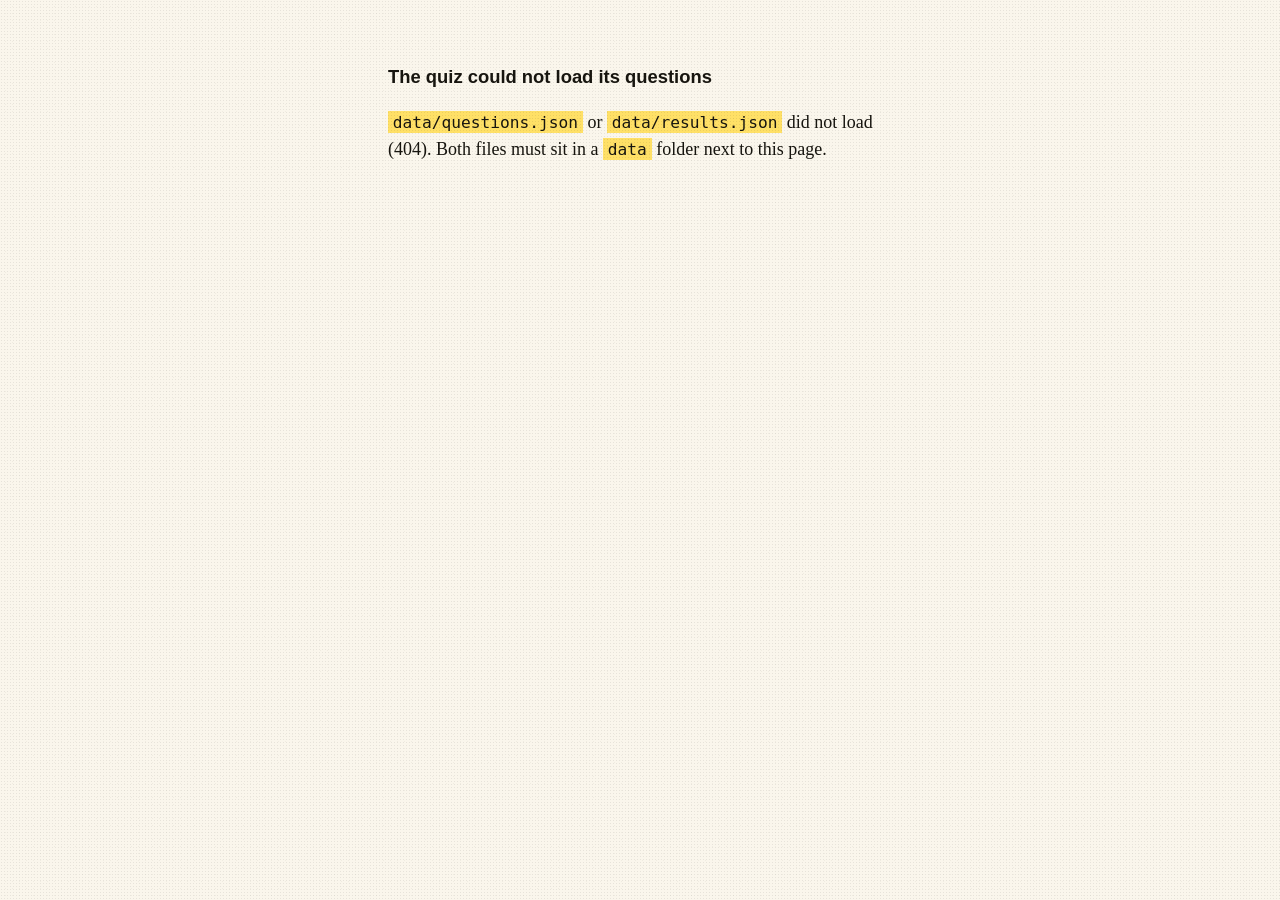
==== quiz/index.html @ 4fb0caef "Add the quiz page, engine and magazine styling quiz.js holds mechanics only: scoring, cell resolutio" ====
<!DOCTYPE html>
<html lang="en">
<head>
<meta charset="UTF-8">
<meta name="viewport" content="width=device-width, initial-scale=1">
<title>Is Your AI Good For You?</title>
<meta name="description" content="A quiz that takes how you actually use an AI tool and tells you which friendship role you have handed to it — and whether anyone has studied young people doing the same thing.">
<meta name="color-scheme" content="light">
<link rel="stylesheet" href="styles.css">
<link rel="icon" href="data:image/svg+xml,<svg xmlns='http://www.w3.org/2000/svg' viewBox='0 0 32 32'><text y='26' font-size='26'>📎</text></svg>">
</head>
<body>
<a class="skip" href="#main">Skip to the quiz</a>

<!-- decorative newsprint grain + halftone; no images, nothing to caption -->
<div class="grain" aria-hidden="true"></div>

<div id="loading" class="loading">
  <p>Loading the questions…</p>
</div>

<div id="app" class="page" hidden>

  <!-- ============ MASTHEAD ============ -->
  <header class="masthead">
    <p id="kicker" class="kicker"></p>
    <p id="burst" class="burst" aria-hidden="true"></p>
    <h1 id="title" class="title"></h1>
    <p id="deck" class="deck"></p>
    <p id="byline" class="byline"></p>
  </header>

  <main id="main" tabindex="-1">

    <!-- ============ INTRO ============ -->
    <section id="screen-intro" class="screen" aria-labelledby="introh">
      <h2 id="introh" class="sr-only">Before you start</h2>

      <blockquote id="pullquote" class="pull"></blockquote>

      <div class="cols">
        <p><strong>How it works.</strong> Eighteen questions, three answers each. Pick the one that's actually true, not the one that sounds best — no answer here is the wrong answer, and nothing is being scored as good or bad behaviour.</p>
        <p><strong>What you get.</strong> Two numbers, a spot on a grid, and the name of the friendship role your habits most resemble. Then the part that matters: whether researchers have ever studied young people using AI that way. For some of the roles on this page, the honest answer is no.</p>
        <p><strong>What this is not.</strong> Not a diagnosis, not a personality type, not a verdict on you. It describes a pattern of use, and patterns change.</p>
      </div>

      <div id="resumebox" class="resume" hidden>
        <p id="resumemsg"></p>
        <div class="btnrow">
          <button type="button" class="btn" id="resumebtn" data-act="resume">Pick up where I left off</button>
          <button type="button" class="btn ghost" data-act="startover">Start over</button>
        </div>
      </div>

      <div id="introcta" class="startwrap">
        <button type="button" class="btn big" id="startbtn" data-act="start"></button>
        <p id="timeest" class="fineprint"></p>
      </div>
    </section>

    <!-- ============ QUESTIONS ============ -->
    <section id="screen-quiz" class="screen" aria-labelledby="qheading" hidden>
      <h2 id="qheading" class="sr-only">Question</h2>

      <p id="jumpnote" class="jumpnote" hidden></p>

      <div class="progwrap">
        <div class="progtrack" id="progtrack" role="progressbar" aria-label="Quiz progress" aria-valuemin="0" aria-valuemax="18" aria-valuenow="0">
          <div class="progfill" id="progfill"></div>
        </div>
        <p class="progtxt" id="progtxt"></p>
      </div>

      <div id="qbody"></div>

      <div class="navrow">
        <button type="button" class="btn ghost" id="backbtn" data-act="back">← Back</button>
        <button type="button" class="btn" id="nextbtn" data-act="next" disabled>Next →</button>
      </div>

      <p class="resetrow">
        <button type="button" class="linkish" data-act="confirmreset">start over</button>
      </p>
    </section>

    <!-- ============ RESULT ============ -->
    <section id="screen-result" class="screen" aria-labelledby="rolename" hidden>

      <p id="sharednote" class="sharednote" hidden>
        You're looking at a result someone shared with you. Nothing here is counted or recorded.
        <button type="button" class="linkish" data-act="startover">Take it yourself</button>
      </p>

      <p class="resultkicker">your result</p>
      <h2 id="rolename" class="rolename" tabindex="-1"></h2>
      <p id="roletag" class="roletag"></p>

      <div id="rolebody" class="rolebody cols"></div>

      <!-- banded score panel -->
      <div class="scorepanel">
        <p class="sptitle">your score</p>
        <p class="spband" id="bandname"></p>
        <div class="spmeter" role="meter" aria-label="Function depth out of 100" aria-valuemin="0" aria-valuemax="100" aria-valuenow="0">
          <div class="spfill" id="bandmeter"></div>
        </div>
        <p class="spblurb" id="bandblurb"></p>
      </div>

      <!-- two-axis grid -->
      <div class="gridwrap">
        <p class="gridtitle" id="gridtitle">Where that puts you</p>
        <p class="axisnote" id="axisnote-x"></p>
        <p class="axisnote" id="axisnote-y"></p>
        <div class="grid" id="grid" role="img" aria-label="Your position on the companion index grid">
          <span class="gx" aria-hidden="true"></span>
          <span class="gy" aria-hidden="true"></span>
          <span class="glabel gl-left" id="gl-xlow" aria-hidden="true"></span>
          <span class="glabel gl-right" id="gl-xhigh" aria-hidden="true"></span>
          <span class="glabel gl-bottom" id="gl-ylow" aria-hidden="true"></span>
          <span class="glabel gl-top" id="gl-yhigh" aria-hidden="true"></span>
          <span class="pin" id="pin" aria-hidden="true">📍</span>
        </div>
        <p class="coords" id="coords"></p>
      </div>

      <!-- evidence flag -->
      <div class="evbox">
        <p class="evstatus" id="evstatus"></p>
        <p class="evlead" id="evlead"></p>
      </div>

      <!-- the receipts: plain type, collapsed, no magazine voice -->
      <details class="receiptsbox">
        <summary id="receiptssummary">📎 the receipts</summary>
        <div class="receipts" id="receipts"></div>
      </details>

      <!-- badges -->
      <h3 class="badgeh">Badges you picked up</h3>
      <ul class="badges" id="badges"></ul>

      <!-- what to do with this -->
      <div class="whatnext">
        <p class="wnh">what to do with this</p>
        <p id="whatnext"></p>
        <p id="caregap" class="carenote" hidden></p>
      </div>

      <!-- share -->
      <div class="sharebox">
        <p class="shareh">Send it to someone</p>
        <p class="sharecode" id="sharecode"></p>
        <div class="btnrow">
          <button type="button" class="btn ghost" id="copylinkbtn" data-act="copylink">Copy link</button>
          <button type="button" class="btn ghost" id="copycodebtn" data-act="copycode">Copy code</button>
          <button type="button" class="btn ghost" id="nativesharebtn" data-act="nativeshare" hidden>Share…</button>
        </div>
        <p class="fineprint">The whole result is packed into the link itself. Opening one shows that exact result and records nothing.</p>
      </div>

      <div class="startwrap">
        <button type="button" class="btn big" id="retakebtn" data-act="startover"></button>
      </div>
    </section>

  </main>

  <footer class="foot">
    <p class="pagenum"><span id="pagenum"></span></p>
    <p id="footerslug" class="slug"></p>
    <p class="footnote">
      No accounts. No analytics. No network requests. Nothing you answer leaves this device —
      your progress is kept in your own browser's storage and you can wipe it with the start-over button.
    </p>
    <p class="footnote">
      Built from <em>What Is an "AI Companion"? The definitional problem</em> (Oliver, working draft, August 2026,
      Berkman Klein Center), included in this repository at <code>research/companion-ai-research-index.html</code>.
      Quiz format owes its two-axis grid, share codes and persona debug panel to
      <a href="https://jackcushman.org/apps/triad-quiz/">Jack Cushman's AI Alignment Love Match</a>.
    </p>
    <p class="footnote">
      <button type="button" class="linkish" id="sparklebtn" data-act="sparkles" aria-pressed="false">✨ Sparkles off</button>
    </p>
  </footer>
</div>

<!-- ============ DEBUG ============ -->
<button type="button" class="dbgfab" id="dbgfab" data-act="dbgopen" hidden>persona check</button>
<div class="dbg" id="debugoverlay" role="dialog" aria-modal="true" aria-labelledby="dbgh" hidden>
  <div class="dbgcard">
    <button type="button" class="dbgclose" id="dbgclose" data-act="dbgclose" aria-label="Close the persona panel">✕</button>
    <h2 id="dbgh">Persona check</h2>
    <p class="dbgnote">Where each archetype lands under the weights currently in <code>data/questions.json</code>. Nothing here touches saved progress.</p>
    <div class="grid dbggrid" id="debuggrid">
      <span class="gx" aria-hidden="true"></span>
      <span class="gy" aria-hidden="true"></span>
    </div>
    <table class="dbgtable">
      <thead>
        <tr><th scope="col">Persona</th><th scope="col">X</th><th scope="col">Y</th><th scope="col">Flag</th><th scope="col">Cell</th><th scope="col"></th></tr>
      </thead>
      <tbody id="dbgrows"></tbody>
    </table>
  </div>
</div>

<script src="quiz.js"></script>
</body>
</html>
---- quiz/styles.css ----
/* ============================================================
   IS YOUR AI GOOD FOR YOU?  —  styles
   Mobile-first. Loud on purpose, legible first.

   Colour rule used throughout: the bright neons are display and
   fill colours only. Anything at body-text size uses the darkened
   variants (--pink-ink, --lime-ink, --cyan-ink), which clear WCAG
   AA against the newsprint background. No webfonts — everything
   is a system stack, so the page has zero network requests.
   ============================================================ */

:root {
  /* fills and display */
  --pink: #ff2d8f;
  --pink-soft: #ffd9e8;
  --lime: #b4e33d;
  --lime-soft: #e8f7c2;
  --cyan: #00b3d1;
  --cyan-soft: #d3f2f8;
  --butter: #ffe066;

  /* AA-safe text variants */
  --pink-ink: #c2185b;
  --lime-ink: #5e8c00;
  --cyan-ink: #006b7d;

  --ink: #17150f;
  --ink-soft: #4a463c;
  --paper: #faf6ec;
  --paper-2: #fffdf7;
  --rule: #17150f;

  --display: Impact, Haettenschweiler, "Arial Black", "Arial Narrow Bold",
             "Helvetica Neue", Helvetica, Arial, sans-serif;
  --script: "Brush Script MT", "Snell Roundhand", "Savoye LET", "Bradley Hand",
            "Segoe Script", "Comic Sans MS", cursive;
  --body: "Helvetica Neue", Helvetica, Arial, sans-serif;
  --serif: Georgia, "Times New Roman", serif;
}

* { box-sizing: border-box; }

html { -webkit-text-size-adjust: 100%; }

body {
  margin: 0;
  padding: 0;
  background: var(--paper);
  color: var(--ink);
  font-family: var(--body);
  font-size: 17px;
  line-height: 1.5;
}

/* newsprint grain + halftone dots, purely decorative */
.grain {
  position: fixed;
  inset: 0;
  pointer-events: none;
  z-index: 1;
  opacity: 0.5;
  background-image:
    radial-gradient(rgba(23, 21, 15, 0.16) 0.5px, transparent 0.6px),
    radial-gradient(rgba(23, 21, 15, 0.09) 0.5px, transparent 0.6px);
  background-size: 3px 3px, 7px 7px;
  background-position: 0 0, 2px 3px;
}

.page {
  position: relative;
  z-index: 2;
  max-width: 62rem;
  margin: 0 auto;
  padding: 0.75rem 1rem 3rem;
}

.loading {
  padding: 3rem 1.25rem;
  font-family: var(--serif);
  max-width: 34rem;
  margin: 0 auto;
}
.loading h2 { font-family: var(--body); font-size: 1.15rem; }
.loading code {
  font-size: 0.9em;
  background: var(--butter);
  padding: 0.1em 0.3em;
}

.skip {
  position: absolute;
  left: 0.5rem;
  top: 0.5rem;
  z-index: 99;
  transform: translateY(-200%);
  background: var(--ink);
  color: #fff;
  padding: 0.6rem 0.9rem;
  font-weight: bold;
}
.skip:focus { transform: translateY(0); }

.sr-only {
  position: absolute;
  width: 1px; height: 1px;
  padding: 0; margin: -1px;
  overflow: hidden;
  clip: rect(0 0 0 0);
  white-space: nowrap;
  border: 0;
}

/* visible focus everywhere, no exceptions */
a:focus-visible,
button:focus-visible,
summary:focus-visible,
input:focus-visible + label,
[tabindex]:focus-visible {
  outline: 4px solid var(--cyan);
  outline-offset: 2px;
}

/* ============================================================
   MASTHEAD
   ============================================================ */
.masthead {
  border-bottom: 4px solid var(--rule);
  padding-bottom: 0.75rem;
  margin-bottom: 1.25rem;
  position: relative;
}

.kicker {
  font-family: var(--serif);
  font-weight: bold;
  font-size: 1.35rem;
  margin: 0 0 0.15rem;
  letter-spacing: -0.01em;
}

.burst {
  position: absolute;
  right: 0;
  top: 0.25rem;
  margin: 0;
  background: var(--butter);
  border: 3px solid var(--ink);
  color: var(--ink);
  font-weight: bold;
  font-size: 0.7rem;
  padding: 0.35rem 0.6rem;
  transform: rotate(6deg);
  letter-spacing: 0.06em;
}

.title {
  margin: 0 0 0.5rem;
  line-height: 0.92;
  font-weight: normal;
  /* the words are separate spans so each can carry its own weight,
     size and colour, the way a magazine title block does */
}
.title .tw { display: inline-block; }
.title .thin {
  font-family: var(--body);
  font-weight: 300;
  font-size: 2rem;
  color: var(--ink);
  letter-spacing: -0.02em;
}
.title .fat-lime {
  font-family: var(--display);
  font-weight: 900;
  font-size: 3.9rem;
  color: var(--lime-ink);
  letter-spacing: -0.03em;
}
.title .script-pink {
  font-family: var(--script);
  font-style: italic;
  font-size: 4.2rem;
  color: var(--pink-ink);
  transform: rotate(-3deg);
  padding: 0 0.1em;
}
.title .fat-black {
  font-family: var(--display);
  font-weight: 900;
  font-size: 3.6rem;
  color: var(--ink);
  letter-spacing: -0.03em;
}
.title .big-cyan {
  font-family: var(--display);
  font-weight: 900;
  font-size: 4.4rem;
  color: var(--cyan-ink);
  vertical-align: -0.08em;
}

.deck {
  font-family: var(--serif);
  font-size: 1.05rem;
  line-height: 1.35;
  margin: 0.5rem 0 0.4rem;
  max-width: 32rem;
}

.byline {
  font-family: var(--body);
  font-size: 0.68rem;
  letter-spacing: 0.14em;
  font-weight: bold;
  color: var(--ink-soft);
  margin: 0;
}

/* ============================================================
   SHARED BITS
   ============================================================ */
.btn {
  font-family: var(--body);
  font-weight: bold;
  font-size: 1rem;
  color: #fff;
  background: var(--pink-ink);
  border: 3px solid var(--ink);
  padding: 0.75rem 1.4rem;
  cursor: pointer;
  box-shadow: 4px 4px 0 var(--ink);
}
.btn:hover { background: var(--pink); color: var(--ink); }
.btn:active { box-shadow: 1px 1px 0 var(--ink); transform: translate(3px, 3px); }
.btn.big { font-size: 1.2rem; padding: 0.9rem 2rem; width: 100%; }
.btn.ghost { background: var(--paper-2); color: var(--ink); }
.btn.ghost:hover { background: var(--butter); }
.btn:disabled { opacity: 0.4; cursor: not-allowed; box-shadow: 4px 4px 0 var(--ink-soft); }
.btn[hidden] { display: none; }

.linkish {
  background: none;
  border: 0;
  padding: 0;
  font: inherit;
  color: var(--pink-ink);
  font-weight: bold;
  text-decoration: underline;
  cursor: pointer;
}

.btnrow { display: flex; flex-wrap: wrap; gap: 0.6rem; }

.startwrap { margin: 1.5rem 0 0.5rem; }
.fineprint {
  font-size: 0.8rem;
  color: var(--ink-soft);
  margin: 0.6rem 0 0;
}

/* ragged multi-column text: one column on phones */
.cols p { margin: 0 0 0.8rem; }
.cols { text-align: left; }

.pull {
  margin: 0 0 1.25rem;
  padding: 1rem 1.1rem;
  background: var(--cyan-soft);
  border-left: 8px solid var(--cyan-ink);
  font-family: var(--serif);
  font-size: 1.15rem;
  line-height: 1.35;
  font-style: italic;
}

.resume {
  margin: 1.25rem 0;
  padding: 1rem;
  background: var(--butter);
  border: 3px solid var(--ink);
}
.resume p { margin: 0 0 0.75rem; }

/* ============================================================
   QUESTIONS
   ============================================================ */
.progwrap { margin: 0 0 1.5rem; }
.progtrack {
  height: 1.1rem;
  border: 3px solid var(--ink);
  background: var(--paper-2);
  overflow: hidden;
}
.progfill {
  height: 100%;
  width: 0;
  background: repeating-linear-gradient(45deg, var(--lime) 0 8px, var(--cyan) 8px 16px);
  transition: width 0.3s ease;
}
.progtxt {
  font-size: 0.75rem;
  font-weight: bold;
  letter-spacing: 0.1em;
  text-transform: uppercase;
  color: var(--ink-soft);
  margin: 0.4rem 0 0;
}

.jumpnote {
  background: var(--butter);
  border: 3px solid var(--ink);
  padding: 0.7rem 0.9rem;
  font-size: 0.9rem;
  margin: 0 0 1rem;
}

/* the oversized numeral, offset out of the text block */
.qnum {
  font-family: var(--display);
  font-weight: 900;
  font-size: 4.5rem;
  line-height: 0.8;
  color: var(--pink);
  -webkit-text-stroke: 2px var(--ink);
  margin: 0 0 0.2rem -0.1rem;
}

.qfield { border: 0; padding: 0; margin: 0; }
.qtext {
  font-family: var(--body);
  font-weight: bold;
  font-size: 1.4rem;
  line-height: 1.2;
  padding: 0;
  margin: 0 0 1.1rem;
  max-width: 30rem;
}

.opts { display: flex; flex-direction: column; gap: 0.6rem; }

.opt { position: relative; }
.opt input {
  position: absolute;
  opacity: 0;
  width: 1px;
  height: 1px;
}
.opt label {
  display: flex;
  align-items: flex-start;
  gap: 0.6rem;
  padding: 0.8rem 0.9rem;
  background: var(--paper-2);
  border: 3px solid var(--ink);
  cursor: pointer;
  line-height: 1.35;
}
.opt label:hover { background: var(--lime-soft); }
/* the literal empty checkbox */
.opt .box {
  flex: 0 0 auto;
  width: 1.15rem;
  height: 1.15rem;
  border: 3px solid var(--ink);
  background: #fff;
  margin-top: 0.1rem;
}
.opt .ltr { font-weight: bold; }
.opt.sel label { background: var(--pink-soft); box-shadow: 4px 4px 0 var(--ink); }
.opt.sel .box { background: var(--pink-ink); box-shadow: inset 0 0 0 2px #fff; }

.navrow {
  display: flex;
  justify-content: space-between;
  gap: 0.6rem;
  margin-top: 1.5rem;
}
.navrow .btn { flex: 1 1 auto; }
.resetrow { text-align: center; font-size: 0.8rem; margin: 1.25rem 0 0; }

/* ============================================================
   RESULT
   ============================================================ */
.sharednote {
  background: var(--cyan-soft);
  border: 3px solid var(--cyan-ink);
  padding: 0.7rem 0.9rem;
  font-size: 0.9rem;
  margin: 0 0 1rem;
}

.resultkicker {
  font-family: var(--body);
  font-size: 0.7rem;
  letter-spacing: 0.16em;
  text-transform: uppercase;
  font-weight: bold;
  color: var(--ink-soft);
  margin: 0;
}
.rolename {
  font-family: var(--display);
  font-weight: 900;
  font-size: 2.6rem;
  line-height: 0.95;
  color: var(--pink-ink);
  margin: 0.2rem 0 0.3rem;
  text-transform: uppercase;
}
.rolename:focus { outline: none; }
.roletag {
  font-family: var(--serif);
  font-style: italic;
  font-size: 0.95rem;
  color: var(--ink-soft);
  margin: 0 0 1rem;
  border-bottom: 3px solid var(--ink);
  padding-bottom: 0.6rem;
}
.rolebody { margin-bottom: 1.5rem; }

/* pink score panel with banded ranges */
.scorepanel {
  background: var(--pink-soft);
  border: 3px solid var(--ink);
  box-shadow: 6px 6px 0 var(--pink);
  padding: 1rem;
  margin: 0 0 1.75rem;
}
.sptitle {
  font-family: var(--script);
  font-style: italic;
  font-size: 2rem;
  color: var(--pink-ink);
  margin: 0 0 0.1rem;
  line-height: 1;
}
.spband {
  font-family: var(--display);
  font-weight: 900;
  font-size: 1.7rem;
  margin: 0 0 0.5rem;
  text-transform: uppercase;
  line-height: 1;
}
.spmeter {
  height: 1rem;
  border: 3px solid var(--ink);
  background: #fff;
  overflow: hidden;
}
.spfill { height: 100%; width: 0; background: var(--pink-ink); }
.spblurb { margin: 0.6rem 0 0; font-size: 0.95rem; }

/* two-axis grid */
.gridwrap { margin: 0 0 1.75rem; }
.gridtitle {
  font-family: var(--display);
  font-weight: 900;
  font-size: 1.5rem;
  text-transform: uppercase;
  margin: 0 0 0.4rem;
}
.axisnote {
  font-size: 0.8rem;
  color: var(--ink-soft);
  margin: 0 0 0.2rem;
}
.grid {
  position: relative;
  width: 100%;
  max-width: 27rem;
  aspect-ratio: 1 / 1;
  border: 4px solid var(--ink);
  background:
    linear-gradient(to top, rgba(0, 179, 209, 0.14), rgba(255, 45, 143, 0.14)),
    var(--paper-2);
  margin: 0.7rem 0;
}
.grid .gx, .grid .gy { position: absolute; background: var(--ink); opacity: 0.35; }
.grid .gx { left: 0; right: 0; top: 50%; height: 2px; }
.grid .gy { top: 0; bottom: 0; left: 50%; width: 2px; }
.glabel {
  position: absolute;
  font-size: 0.62rem;
  font-weight: bold;
  letter-spacing: 0.06em;
  text-transform: uppercase;
  background: var(--paper);
  padding: 0.1rem 0.25rem;
  color: var(--ink);
}
.gl-left { left: 0.3rem; top: 50%; transform: translateY(-50%); }
.gl-right { right: 0.3rem; top: 50%; transform: translateY(-50%); }
.gl-bottom { bottom: 0.3rem; left: 50%; transform: translateX(-50%); }
.gl-top { top: 0.3rem; left: 50%; transform: translateX(-50%); }
.pin {
  position: absolute;
  font-size: 1.7rem;
  line-height: 1;
  transform: translate(-50%, -50%);
  filter: drop-shadow(0 2px 2px rgba(0, 0, 0, 0.35));
}
.coords { font-size: 0.85rem; margin: 0.3rem 0 0; }

/* evidence flag */
.evbox {
  border: 3px solid var(--ink);
  padding: 0.9rem 1rem;
  margin: 0 0 0.75rem;
  background: var(--paper-2);
}
.evstatus {
  font-family: var(--display);
  font-weight: 900;
  font-size: 1.5rem;
  text-transform: uppercase;
  margin: 0 0 0.3rem;
  line-height: 1;
}
.evstatus.ev-documented { color: var(--lime-ink); }
.evstatus.ev-thin { color: #a35c00; }
.evstatus.ev-unstudied { color: var(--pink-ink); }
.evlead { margin: 0; font-size: 0.98rem; }

/* ---------- the receipts: plain type, no magazine voice ---------- */
.receiptsbox {
  border: 2px solid var(--ink-soft);
  background: #fff;
  margin: 0 0 1.75rem;
}
.receiptsbox summary {
  cursor: pointer;
  padding: 0.7rem 0.9rem;
  font-family: var(--body);
  font-weight: bold;
  font-size: 0.95rem;
  list-style: none;
}
.receiptsbox summary::-webkit-details-marker { display: none; }
.receiptsbox summary::after { content: " +"; float: right; }
.receiptsbox[open] summary::after { content: " −"; }
.receipts {
  border-top: 1px solid #ccc;
  padding: 0.9rem;
  font-family: var(--serif);
  font-size: 0.88rem;
  line-height: 1.5;
  color: #24211a;
}
.receipts .rlead { margin: 0 0 0.9rem; font-weight: bold; }
.receipts .rlist { list-style: none; margin: 0; padding: 0; }
.receipts .ritem {
  margin: 0 0 1.1rem;
  padding-bottom: 0.9rem;
  border-bottom: 1px dotted #bbb;
}
.receipts p { margin: 0 0 0.35rem; }
.receipts .rtitle { font-style: italic; }
.receipts .rmeta { font-size: 0.83rem; color: #4a463c; }
.receipts .rlabel {
  font-family: var(--body);
  font-size: 0.7rem;
  letter-spacing: 0.08em;
  text-transform: uppercase;
  font-weight: bold;
  color: #6b6555;
}
.receipts .rwarn { color: #8a3a1e; }
.receipts .rnone { background: #f4f1e6; padding: 0.7rem 0.8rem; margin-bottom: 0.9rem; }
.receipts .rgap { margin-top: 0.6rem; }
.receipts .rtax, .receipts .rsrc {
  font-size: 0.8rem;
  color: #4a463c;
  border-top: 1px solid #ddd;
  padding-top: 0.6rem;
  margin-top: 0.8rem;
}
.receipts code { font-size: 0.9em; background: #f2efe4; padding: 0.05em 0.25em; }

/* badges */
.badgeh {
  font-family: var(--display);
  font-weight: 900;
  font-size: 1.5rem;
  text-transform: uppercase;
  margin: 0 0 0.6rem;
}
.badges { list-style: none; margin: 0 0 1.75rem; padding: 0; display: grid; gap: 0.6rem; }
.badge {
  border: 3px solid var(--ink);
  background: var(--lime-soft);
  padding: 0.7rem 0.8rem;
  box-shadow: 4px 4px 0 var(--ink);
}
.badge .bico { font-size: 1.3rem; display: block; }
.badge .btitle {
  display: block;
  font-family: var(--display);
  font-weight: 900;
  font-size: 1.15rem;
  text-transform: uppercase;
  line-height: 1.05;
}
.badge .bsub { display: block; font-size: 0.85rem; margin-top: 0.2rem; }

/* what to do with this */
.whatnext {
  border: 4px solid var(--ink);
  background: var(--butter);
  padding: 1rem;
  margin: 0 0 1.75rem;
}
.wnh {
  font-family: var(--script);
  font-style: italic;
  font-size: 1.8rem;
  color: var(--pink-ink);
  margin: 0 0 0.2rem;
  line-height: 1;
}
.whatnext p { margin: 0; }
.carenote {
  margin-top: 0.7rem !important;
  padding-top: 0.7rem;
  border-top: 2px dotted var(--ink);
  font-size: 0.95rem;
}

/* share */
.sharebox {
  border: 3px dashed var(--ink);
  padding: 1rem;
  margin: 0 0 1.5rem;
}
.shareh {
  font-family: var(--display);
  font-weight: 900;
  font-size: 1.35rem;
  text-transform: uppercase;
  margin: 0 0 0.5rem;
}
.sharecode {
  font-family: ui-monospace, Menlo, Consolas, monospace;
  font-size: 1.3rem;
  letter-spacing: 0.16em;
  background: var(--cyan-soft);
  border: 2px solid var(--ink);
  padding: 0.5rem;
  margin: 0 0 0.7rem;
  word-break: break-all;
}

/* ============================================================
   FOOTER
   ============================================================ */
.foot {
  border-top: 4px solid var(--rule);
  margin-top: 2.5rem;
  padding-top: 0.75rem;
}
.pagenum {
  font-family: var(--display);
  font-weight: 900;
  font-size: 1.6rem;
  margin: 0;
}
.slug {
  font-size: 0.62rem;
  letter-spacing: 0.12em;
  font-weight: bold;
  color: var(--ink-soft);
  margin: 0 0 0.75rem;
}
.footnote {
  font-family: var(--serif);
  font-size: 0.8rem;
  color: var(--ink-soft);
  margin: 0 0 0.5rem;
  max-width: 42rem;
}
.footnote a { color: var(--cyan-ink); }
.footnote code { font-size: 0.95em; }

/* ============================================================
   DEBUG PANEL
   ============================================================ */
.dbgfab {
  position: fixed;
  left: 0.75rem;
  bottom: 0.75rem;
  z-index: 60;
  font-family: var(--body);
  font-size: 0.8rem;
  font-weight: bold;
  background: var(--ink);
  color: #fff;
  border: 2px solid #fff;
  padding: 0.5rem 0.8rem;
  cursor: pointer;
}
.dbg {
  position: fixed;
  inset: 0;
  z-index: 100;
  background: rgba(23, 21, 15, 0.75);
  overflow: auto;
  padding: 1.25rem 0.75rem;
}
.dbgcard {
  position: relative;
  max-width: 40rem;
  margin: 0 auto;
  background: #fff;
  border: 4px solid var(--ink);
  padding: 1.25rem;
}
.dbgcard h2 { font-family: var(--display); font-weight: 900; text-transform: uppercase; margin: 0 0 0.3rem; }
.dbgnote { font-size: 0.85rem; color: var(--ink-soft); margin: 0 0 0.75rem; }
.dbgclose {
  position: absolute;
  top: 0.5rem;
  right: 0.6rem;
  background: none;
  border: 0;
  font-size: 1.3rem;
  cursor: pointer;
  padding: 0.2rem 0.4rem;
}
.dbggrid { max-width: 100%; }
.pdot {
  position: absolute;
  transform: translate(-50%, -50%);
  display: flex;
  flex-direction: column;
  align-items: center;
  text-decoration: none;
  z-index: 3;
}
.pdot .pe { font-size: 1.1rem; line-height: 1; }
.pdot .pl {
  font-size: 0.5rem;
  font-weight: bold;
  color: #fff;
  padding: 0.05rem 0.25rem;
  white-space: nowrap;
}
.dbgtable { width: 100%; border-collapse: collapse; font-size: 0.78rem; margin-top: 0.75rem; }
.dbgtable th, .dbgtable td {
  border-bottom: 1px solid #ddd;
  padding: 0.35rem 0.3rem;
  text-align: left;
  vertical-align: top;
}
.dbgtable thead th { border-bottom: 2px solid var(--ink); font-size: 0.7rem; text-transform: uppercase; }
.dbgblurb td { font-style: italic; color: #666; border-bottom: 2px solid #ddd; padding-top: 0; }

/* ============================================================
   THE SPARKLE LAYER — opt-in, and never on for anyone who asked
   the OS for reduced motion (see quiz.js SPARKLE.init)
   ============================================================ */
body.sparkle .burst { animation: wiggle 1.6s ease-in-out infinite; }
body.sparkle .pin { animation: drop 0.7s cubic-bezier(0.2, 1.4, 0.5, 1); }
body.sparkle .sptitle::after {
  content: " ✦";
  animation: twinkle 1.4s steps(2, end) infinite;
}
@keyframes wiggle {
  0%, 100% { transform: rotate(6deg); }
  50% { transform: rotate(-4deg) scale(1.05); }
}
@keyframes drop {
  0% { transform: translate(-50%, -320%) scale(0.4); }
  100% { transform: translate(-50%, -50%) scale(1); }
}
@keyframes twinkle {
  0%, 100% { opacity: 1; }
  50% { opacity: 0.2; }
}

/* ============================================================
   WIDER SCREENS — ragged multi-column body text, bigger title
   ============================================================ */
@media (min-width: 46rem) {
  body { font-size: 18px; }
  .cols { column-count: 2; column-gap: 2.2rem; }
  .cols p { break-inside: avoid-column; }
  .title .thin { font-size: 2.7rem; }
  .title .fat-lime { font-size: 6rem; }
  .title .script-pink { font-size: 6.4rem; }
  .title .fat-black { font-size: 5.6rem; }
  .title .big-cyan { font-size: 6.6rem; }
  .rolename { font-size: 4rem; }
  .qtext { font-size: 1.7rem; }
  .qnum { font-size: 6.5rem; }
  .badges { grid-template-columns: 1fr 1fr; }
  .btn.big { width: auto; }
  .navrow .btn { flex: 0 0 auto; min-width: 9rem; }
  .deck { font-size: 1.15rem; }
}

@media (min-width: 62rem) {
  .page { padding: 1.5rem 1.5rem 4rem; }
}

/* ============================================================
   REDUCED MOTION — kill every animation and transition
   ============================================================ */
@media (prefers-reduced-motion: reduce) {
  *, *::before, *::after {
    animation-duration: 0.001ms !important;
    animation-iteration-count: 1 !important;
    transition-duration: 0.001ms !important;
    scroll-behavior: auto !important;
  }
}
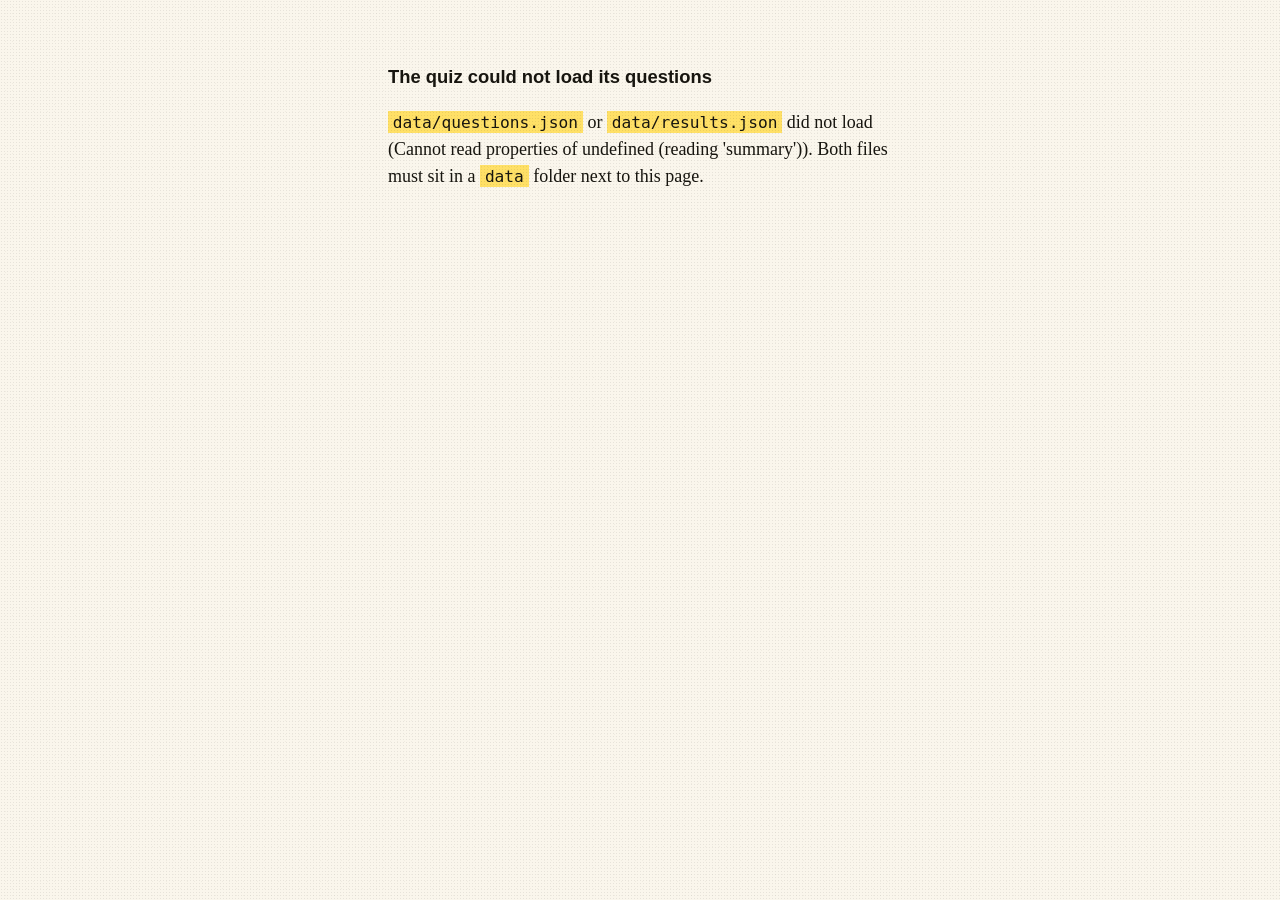
==== commit cad3b250: "Show companionness and the four-function definition on the result Adds two panels to the result card" ====
--- a/quiz/index.html
+++ b/quiz/index.html
@@ -100,12 +100,33 @@
       <!-- banded score panel -->
       <div class="scorepanel">
         <p class="sptitle">your score</p>
+
+        <p class="cmplabel" id="cmplabel"></p>
+        <p class="cmpvalue"><span id="cmpnum"></span><span class="cmppc">%</span></p>
+        <div class="cmpmeter" role="meter" id="cmpmeter" aria-label="Companionness" aria-valuemin="0" aria-valuemax="100" aria-valuenow="0">
+          <div class="cmpfill" id="cmpfill"></div>
+          <span class="cmppin" id="cmppin" aria-hidden="true"></span>
+        </div>
+        <ul class="cmpanchors" id="cmpanchors" aria-hidden="true"></ul>
+        <p class="cmpcaption" id="cmpcaption"></p>
+
         <p class="spband" id="bandname"></p>
         <div class="spmeter" role="meter" aria-label="Function depth out of 100" aria-valuemin="0" aria-valuemax="100" aria-valuenow="0">
           <div class="spfill" id="bandmeter"></div>
         </div>
         <p class="spblurb" id="bandblurb"></p>
       </div>
+
+      <!-- the four-function definition, and how many of them this use engages -->
+      <details class="defbox">
+        <summary id="defsummary">📐 what counts as companion AI</summary>
+        <div class="defbody">
+          <p class="deflead" id="deflead"></p>
+          <p class="defstatement" id="defstatement"></p>
+          <p class="defmet" id="defmet"></p>
+          <ul class="deflist" id="deflist"></ul>
+        </div>
+      </details>
 
       <!-- two-axis grid -->
       <div class="gridwrap">
@@ -174,9 +195,10 @@
       your progress is kept in your own browser's storage and you can wipe it with the start-over button.
     </p>
     <p class="footnote">
-      Built from <em>What Is an "AI Companion"? The definitional problem</em> (Oliver, working draft, August 2026,
-      Berkman Klein Center), included in this repository at <code>research/companion-ai-research-index.html</code>.
-      Quiz format owes its two-axis grid, share codes and persona debug panel to
+      Role vocabulary derives from Gupta's four grades of friendship plus Goodson's broader familial, platonic,
+      romantic and professional categories — neither peer-reviewed, both used for vocabulary only. Evidence is
+      cited on each result card with its sample size and caveats. Quiz format owes its two-axis grid, share codes
+      and persona debug panel to
       <a href="https://jackcushman.org/apps/triad-quiz/">Jack Cushman's AI Alignment Love Match</a>.
     </p>
     <p class="footnote">
--- a/quiz/styles.css
+++ b/quiz/styles.css
@@ -450,6 +450,115 @@
 }
 .spfill { height: 100%; width: 0; background: var(--pink-ink); }
 .spblurb { margin: 0.6rem 0 0; font-size: 0.95rem; }
+
+
+/* ---------- companionness: role position on a fixed anchored scale ---------- */
+.cmplabel {
+  font-family: var(--body);
+  font-size: 0.7rem;
+  letter-spacing: 0.16em;
+  text-transform: uppercase;
+  font-weight: bold;
+  color: var(--ink-soft);
+  margin: 0.4rem 0 0;
+}
+.cmpvalue {
+  font-family: var(--display);
+  font-weight: 900;
+  font-size: 3.2rem;
+  line-height: 0.9;
+  color: var(--pink-ink);
+  margin: 0 0 0.5rem;
+}
+.cmpvalue .cmppc { font-size: 1.5rem; vertical-align: 0.55em; }
+.cmpmeter {
+  position: relative;
+  height: 1.1rem;
+  border: 3px solid var(--ink);
+  background: #fff;
+}
+.cmpfill { height: 100%; background: var(--pink); }
+.cmppin {
+  position: absolute;
+  top: -5px;
+  bottom: -5px;
+  width: 4px;
+  background: var(--ink);
+  transform: translateX(-2px);
+}
+.cmpanchors {
+  list-style: none;
+  position: relative;
+  height: 2.6rem;
+  margin: 0.15rem 0 0;
+  padding: 0;
+  font-size: 0.55rem;
+  line-height: 1.15;
+}
+.cmpanchors li {
+  position: absolute;
+  top: 0;
+  width: 4rem;
+  transform: translateX(-50%);
+  text-align: center;
+  color: var(--ink-soft);
+}
+.cmpanchors li:first-child { transform: translateX(-0.4rem); text-align: left; }
+.cmpanchors li:last-child { transform: translateX(-3.6rem); text-align: right; }
+.cmpanchors .cv { display: block; font-weight: bold; color: var(--ink); }
+.cmpcaption { font-size: 0.8rem; margin: 0.2rem 0 1rem; }
+
+/* ---------- the four-function definition ---------- */
+.defbox {
+  border: 3px solid var(--ink);
+  background: var(--cyan-soft);
+  margin: 0 0 1.75rem;
+}
+.defbox summary {
+  cursor: pointer;
+  padding: 0.7rem 0.9rem;
+  font-weight: bold;
+  font-size: 0.95rem;
+  list-style: none;
+}
+.defbox summary::-webkit-details-marker { display: none; }
+.defbox summary::after { content: " +"; float: right; }
+.defbox[open] summary::after { content: " \2212"; }
+.defbody { border-top: 2px solid var(--ink); padding: 0.9rem; }
+.deflead { margin: 0 0 0.7rem; font-size: 0.95rem; }
+.defstatement {
+  font-family: var(--serif);
+  font-style: italic;
+  font-size: 0.95rem;
+  border-left: 5px solid var(--cyan-ink);
+  padding-left: 0.7rem;
+  margin: 0 0 0.8rem;
+}
+.defmet {
+  font-family: var(--display);
+  font-weight: 900;
+  font-size: 1.1rem;
+  text-transform: uppercase;
+  margin: 0 0 0.6rem;
+}
+.deflist { list-style: none; margin: 0; padding: 0; }
+.deflist li {
+  border-top: 1px dotted var(--ink-soft);
+  padding: 0.6rem 0 0.5rem;
+  display: grid;
+  grid-template-columns: 1.4rem 1fr;
+  gap: 0 0.3rem;
+}
+.deflist .dmark { grid-row: span 3; font-weight: bold; }
+.deflist .dname { font-weight: bold; }
+.deflist .dstate {
+  font-size: 0.72rem;
+  letter-spacing: 0.06em;
+  text-transform: uppercase;
+  color: var(--ink-soft);
+}
+.deflist .dtext { font-size: 0.85rem; margin-top: 0.25rem; }
+.deflist li.off { opacity: 0.62; }
 
 /* two-axis grid */
 .gridwrap { margin: 0 0 1.75rem; }
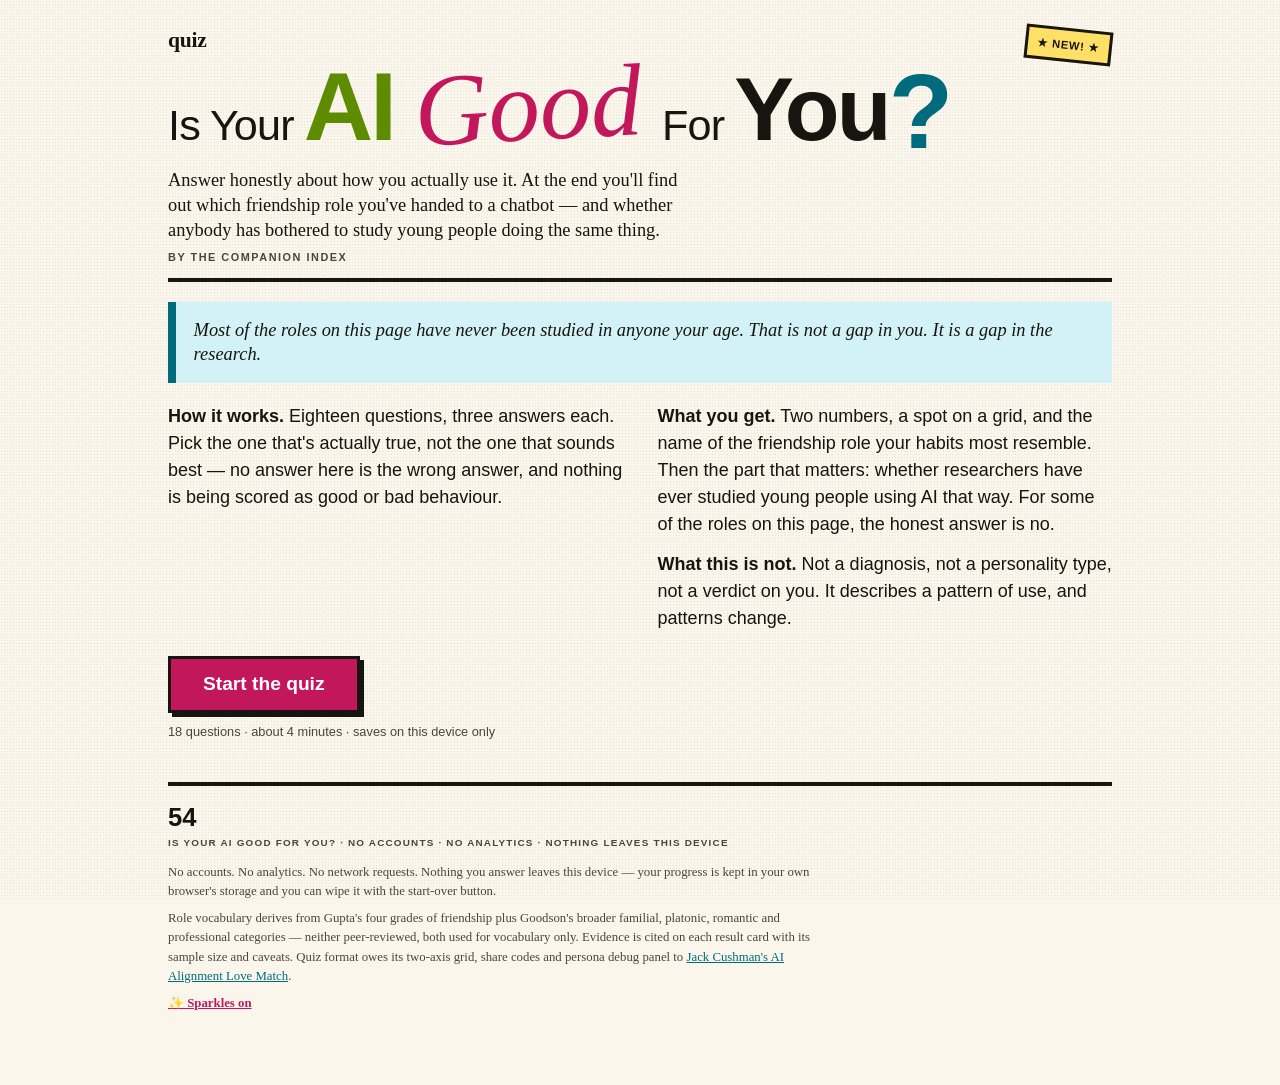
==== commit c9cca515: "Add one halfway break and pin the progress bar to the bottom Previously there were no pause screens " ====
--- a/quiz/index.html
+++ b/quiz/index.html
@@ -64,13 +64,6 @@
 
       <p id="jumpnote" class="jumpnote" hidden></p>
 
-      <div class="progwrap">
-        <div class="progtrack" id="progtrack" role="progressbar" aria-label="Quiz progress" aria-valuemin="0" aria-valuemax="18" aria-valuenow="0">
-          <div class="progfill" id="progfill"></div>
-        </div>
-        <p class="progtxt" id="progtxt"></p>
-      </div>
-
       <div id="qbody"></div>
 
       <div class="navrow">
@@ -81,6 +74,17 @@
       <p class="resetrow">
         <button type="button" class="linkish" data-act="confirmreset">start over</button>
       </p>
+    </section>
+
+    <!-- ============ THE ONE BREAK ============ -->
+    <section id="screen-break" class="screen breakscreen" aria-labelledby="breakh" hidden>
+      <p class="breakmark" id="breakmark"></p>
+      <h2 class="breakh" id="breakh" tabindex="-1"></h2>
+      <p class="breakbody" id="breakbody"></p>
+      <div class="navrow">
+        <button type="button" class="btn ghost" id="breakback" data-act="breakback"></button>
+        <button type="button" class="btn" id="breaknext" data-act="breaknext"></button>
+      </div>
     </section>
 
     <!-- ============ RESULT ============ -->
@@ -207,6 +211,19 @@
   </footer>
 </div>
 
+<!-- ============ FIXED PROGRESS BAR ============
+     Lives outside .page so it can pin to the bottom of the viewport. Shown
+     only while answering; the progressbar role carries the semantics, the
+     segments are decoration. -->
+<div class="progbar" id="progbar" hidden>
+  <div class="progbarinner">
+    <p class="progtxt" id="progtxt"></p>
+    <div class="progtrack" id="progtrack" role="progressbar" aria-label="Quiz progress" aria-valuemin="0" aria-valuemax="18" aria-valuenow="0">
+      <ol class="progsegs" id="progsegs" aria-hidden="true"></ol>
+    </div>
+  </div>
+</div>
+
 <!-- ============ DEBUG ============ -->
 <button type="button" class="dbgfab" id="dbgfab" data-act="dbgopen" hidden>persona check</button>
 <div class="dbg" id="debugoverlay" role="dialog" aria-modal="true" aria-labelledby="dbgh" hidden>
--- a/quiz/styles.css
+++ b/quiz/styles.css
@@ -281,30 +281,65 @@
 .resume p { margin: 0 0 0.75rem; }
 
 /* ============================================================
+   THE PINNED PROGRESS BAR
+   ============================================================ */
+.progbar {
+  position: fixed;
+  left: 0;
+  right: 0;
+  bottom: 0;
+  z-index: 40;
+  background: var(--paper-2);
+  border-top: 5px solid var(--ink);
+  box-shadow: 0 -4px 14px rgba(23, 21, 15, 0.14);
+  padding: 0.5rem 1rem calc(0.5rem + env(safe-area-inset-bottom, 0px));
+}
+.progbar[hidden] { display: none; }
+.progbarinner { max-width: 62rem; margin: 0 auto; }
+
+.progtxt {
+  font-size: 0.72rem;
+  font-weight: bold;
+  letter-spacing: 0.14em;
+  text-transform: uppercase;
+  color: var(--ink);
+  margin: 0 0 0.3rem;
+}
+
+.progtrack { width: 100%; }
+
+.progsegs {
+  list-style: none;
+  display: flex;
+  gap: 2px;
+  margin: 0;
+  padding: 0;
+}
+.pseg {
+  flex: 1 1 0;
+  height: 0.85rem;
+  background: #fff;
+  border: 2px solid var(--ink);
+  transition: background 0.15s ease, transform 0.15s ease;
+}
+.pseg.done { background: var(--lime); }
+/* where you are: taller, pink, and the only segment with a shadow */
+.pseg.here {
+  background: var(--pink);
+  transform: scaleY(1.7);
+  box-shadow: 2px 2px 0 var(--ink);
+  position: relative;
+  z-index: 2;
+}
+/* where the one break falls */
+.pseg.notch { border-left-width: 5px; }
+
+/* keep the bar from covering the page's own content */
+body.hasprogbar .page { padding-bottom: 6rem; }
+
+/* ============================================================
    QUESTIONS
    ============================================================ */
-.progwrap { margin: 0 0 1.5rem; }
-.progtrack {
-  height: 1.1rem;
-  border: 3px solid var(--ink);
-  background: var(--paper-2);
-  overflow: hidden;
-}
-.progfill {
-  height: 100%;
-  width: 0;
-  background: repeating-linear-gradient(45deg, var(--lime) 0 8px, var(--cyan) 8px 16px);
-  transition: width 0.3s ease;
-}
-.progtxt {
-  font-size: 0.75rem;
-  font-weight: bold;
-  letter-spacing: 0.1em;
-  text-transform: uppercase;
-  color: var(--ink-soft);
-  margin: 0.4rem 0 0;
-}
-
 .jumpnote {
   background: var(--butter);
   border: 3px solid var(--ink);
@@ -376,6 +411,36 @@
 }
 .navrow .btn { flex: 1 1 auto; }
 .resetrow { text-align: center; font-size: 0.8rem; margin: 1.25rem 0 0; }
+
+
+/* ============================================================
+   THE ONE BREAK
+   ============================================================ */
+.breakscreen {
+  border: 5px solid var(--ink);
+  background: var(--butter);
+  padding: 1.5rem 1.15rem;
+  margin: 1rem 0;
+  box-shadow: 8px 8px 0 var(--lime);
+}
+.breakmark {
+  font-family: var(--script);
+  font-style: italic;
+  font-size: 2.1rem;
+  line-height: 1;
+  color: var(--pink-ink);
+  margin: 0 0 0.2rem;
+}
+.breakh {
+  font-family: var(--display);
+  font-weight: 900;
+  font-size: 2.1rem;
+  line-height: 1.02;
+  text-transform: uppercase;
+  margin: 0 0 0.6rem;
+}
+.breakh:focus { outline: none; }
+.breakbody { margin: 0 0 0.5rem; font-size: 1.02rem; max-width: 34rem; }
 
 /* ============================================================
    RESULT
@@ -905,6 +970,8 @@
   .btn.big { width: auto; }
   .navrow .btn { flex: 0 0 auto; min-width: 9rem; }
   .deck { font-size: 1.15rem; }
+  .breakh { font-size: 3rem; }
+  body.hasprogbar .page { padding-bottom: 7rem; }
 }
 
 @media (min-width: 62rem) {
